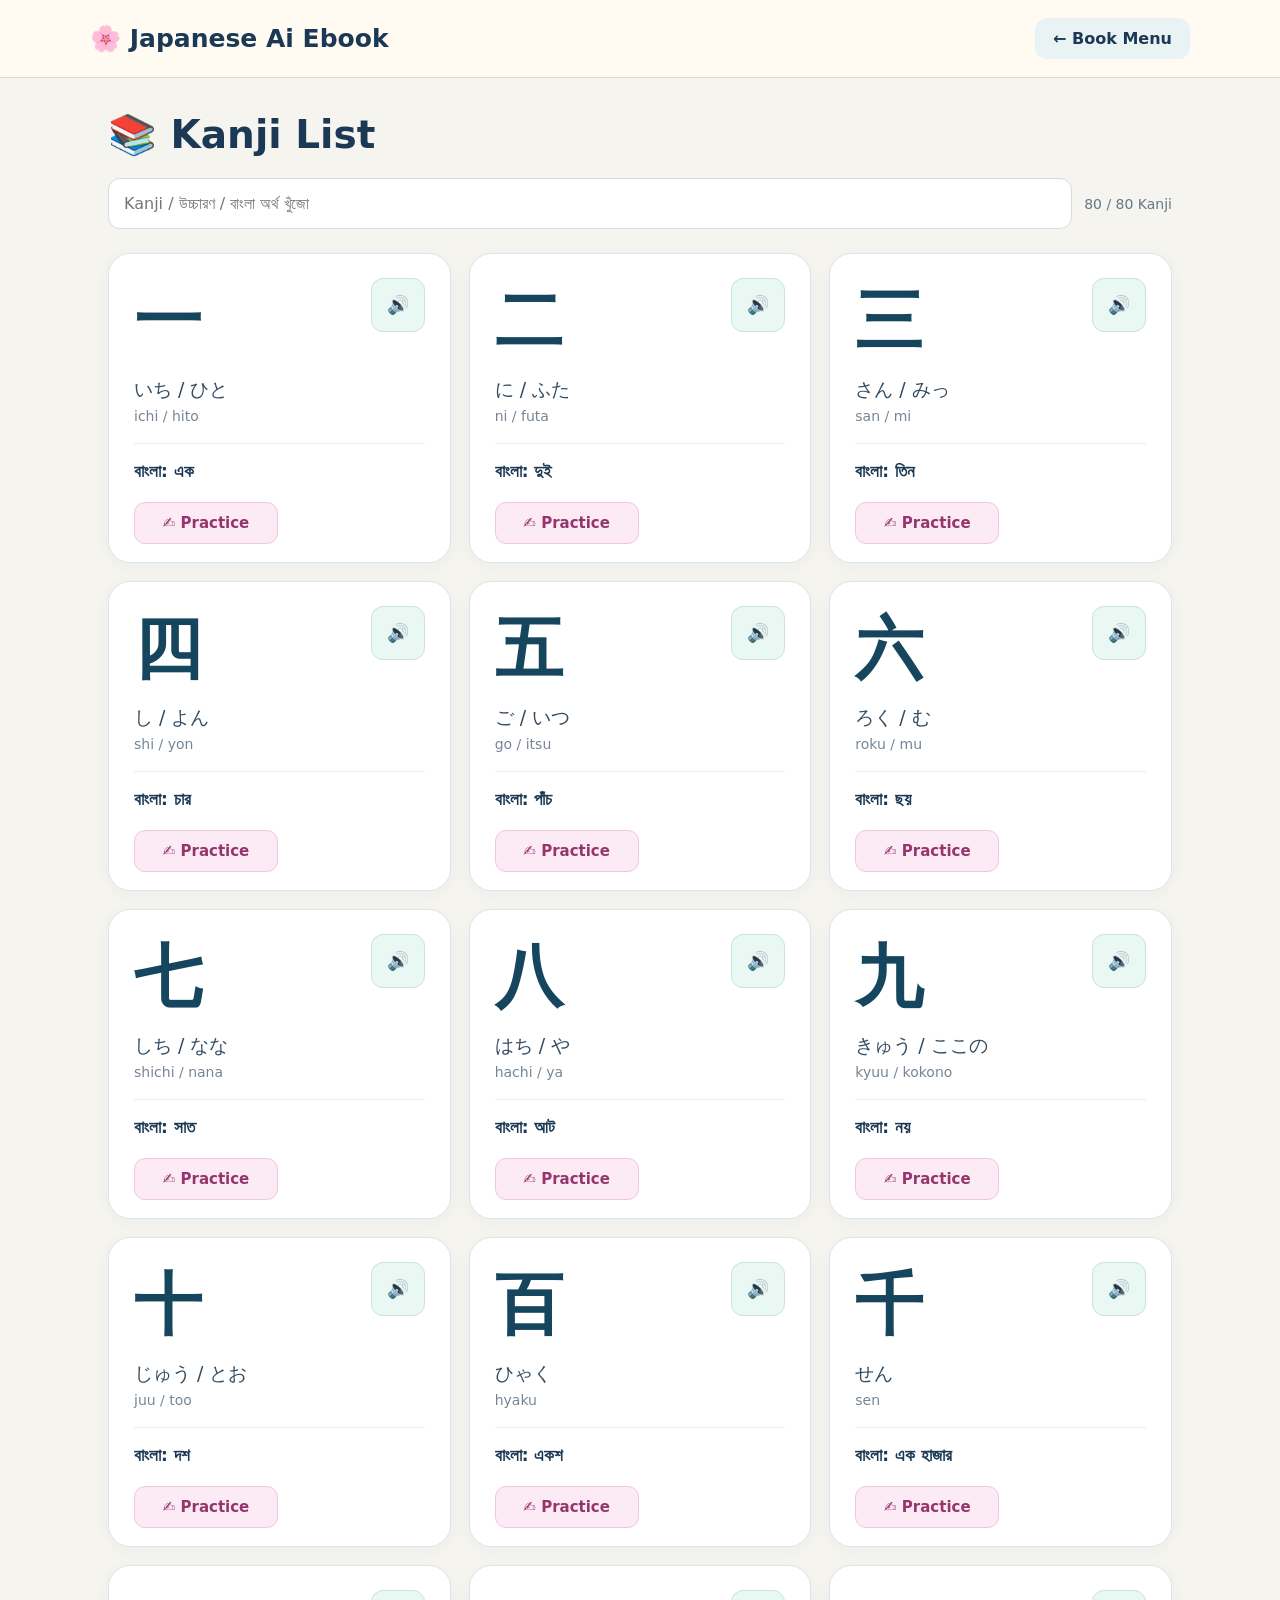
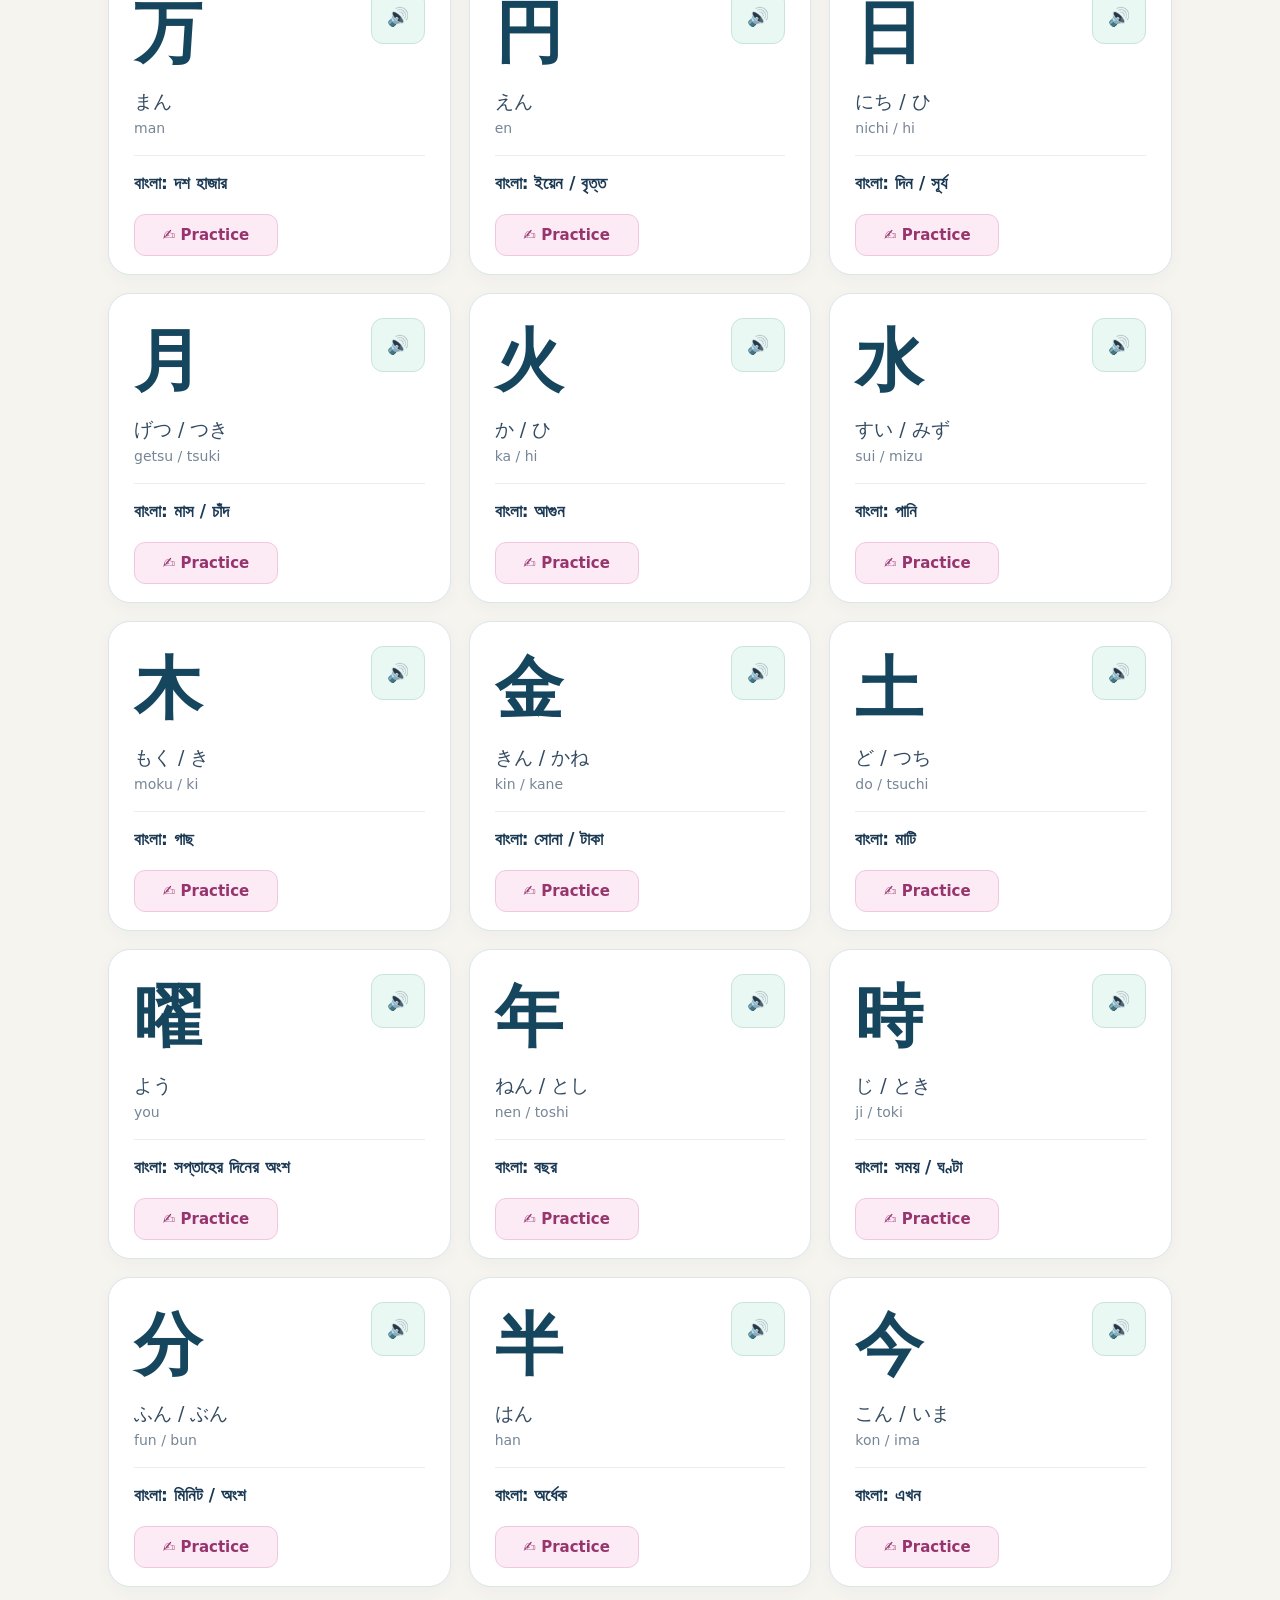
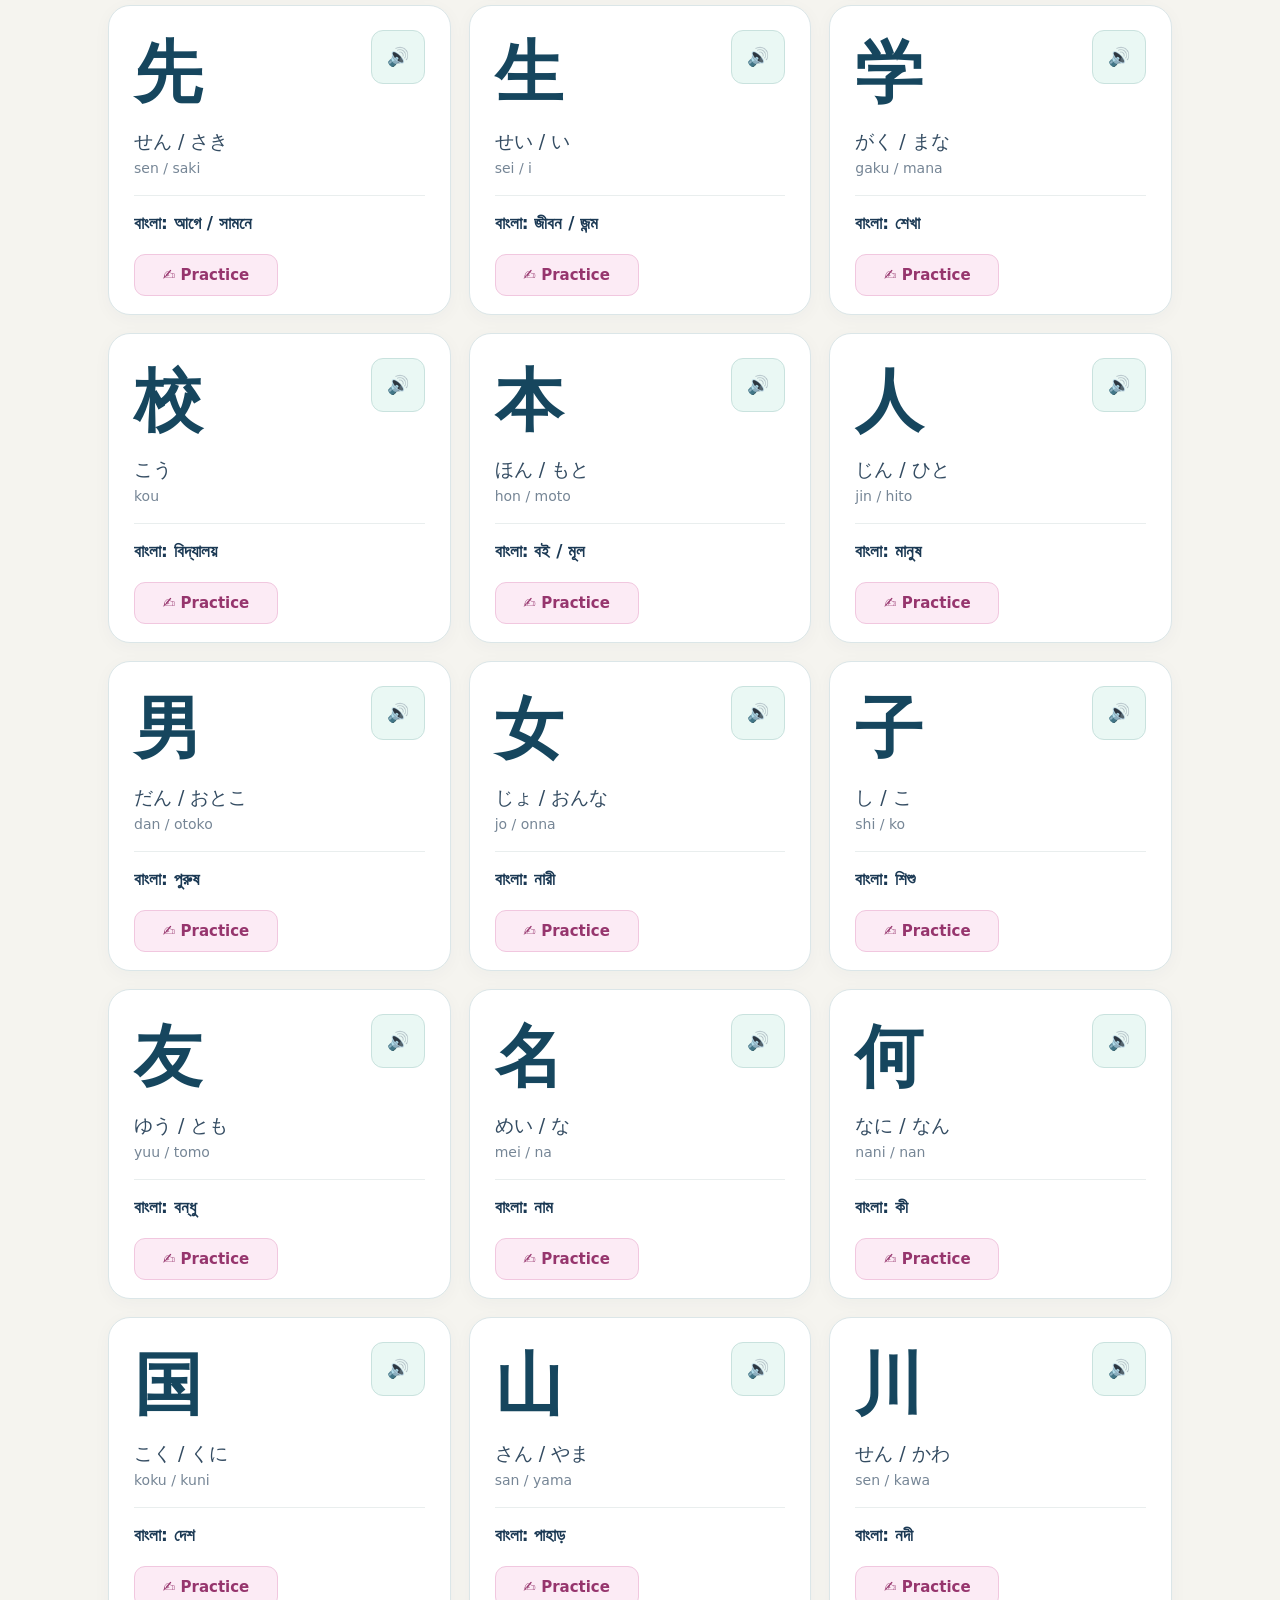
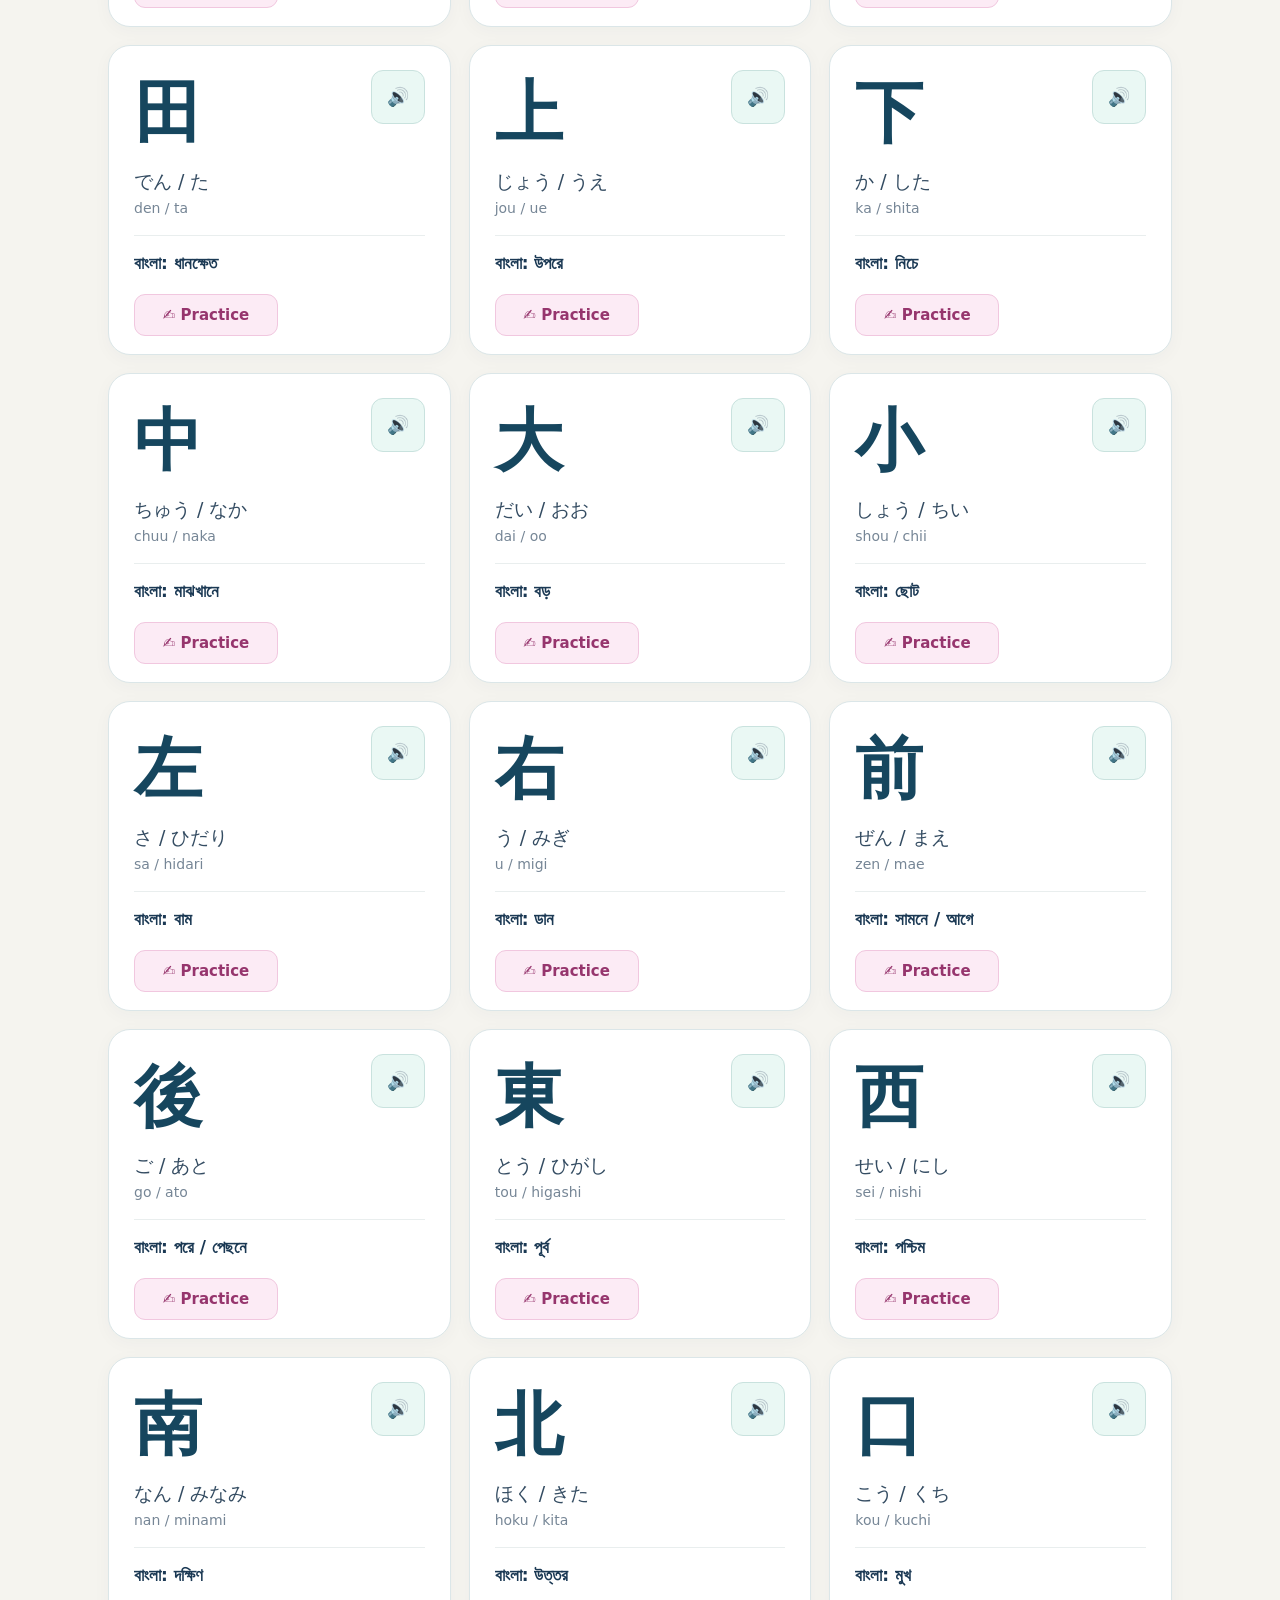
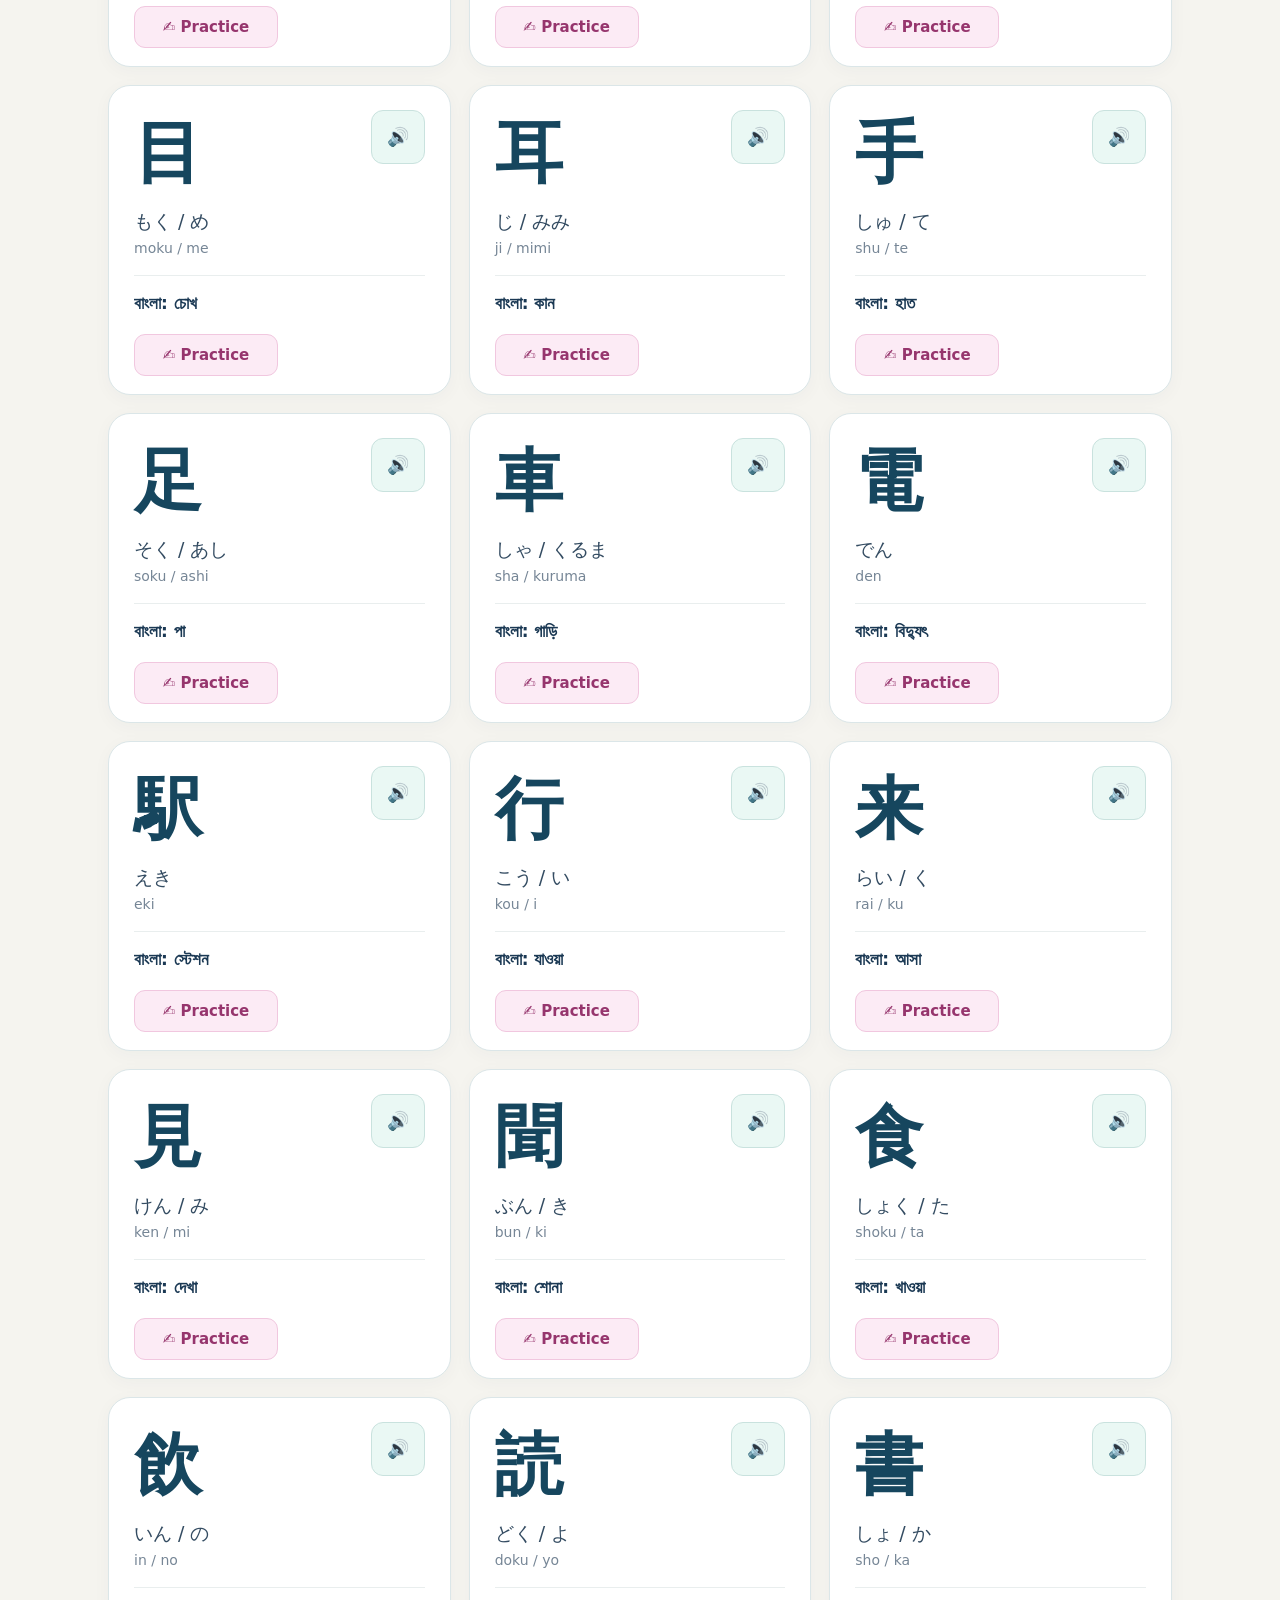
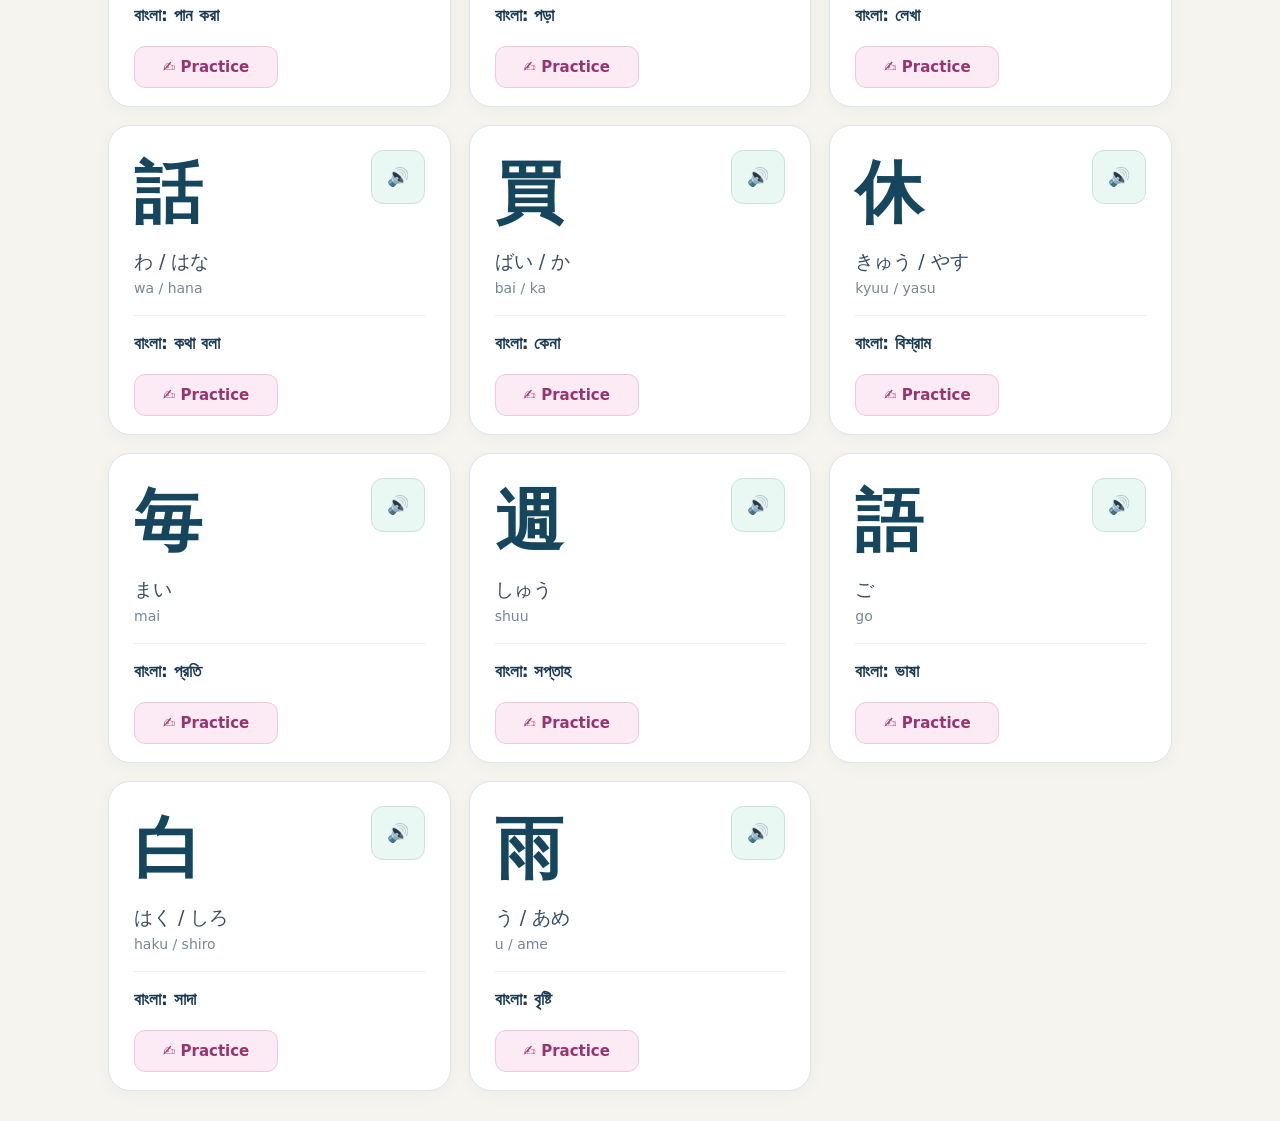
==== kanji-list.html @ 67339a06 "Japanese AI Ebook Final Update" ====
<!doctype html><html lang="bn"><head><meta charset="utf-8"><meta name="viewport" content="width=device-width,initial-scale=1"><title>Kanji List | Japanese Ai Ebook</title>
<style>
*{box-sizing:border-box}body{margin:0;background:#f5f4ef;color:#1b3954;font-family:system-ui,"Noto Sans Bengali","Noto Sans JP",sans-serif}
header{background:#fffaf2;border-bottom:1px solid #e5d7c2;padding:18px max(18px,calc((100vw - 1100px)/2));display:flex;justify-content:space-between;align-items:center;gap:12px;flex-wrap:wrap}
header strong{font-size:clamp(18px,3vw,25px)}a{color:inherit;text-decoration:none}.back{background:#eaf3f3;padding:11px 18px;border-radius:12px;font-weight:700}
main{max-width:1100px;margin:30px auto;padding:0 18px}h1{font-size:clamp(27px,4vw,39px);margin:0 0 8px}.sub{color:#627588;line-height:1.7}
.tools{display:flex;align-items:center;gap:12px;margin:25px 0;flex-wrap:wrap}.tools input{flex:1;min-width:180px;padding:15px;border:1px solid #d1dedc;border-radius:12px;font:inherit;background:#fff}.count{font-size:14px;color:#657789}
.grid{display:grid;grid-template-columns:repeat(3,minmax(0,1fr));gap:13px}.card{background:#fff;border:1px solid #dbe6e8;border-radius:18px;padding:20px;box-shadow:0 4px 18px #13334b09}.top{display:flex;justify-content:space-between;align-items:start;gap:8px}.kanji{font-size:60px;font-weight:700;line-height:1.2;color:#16465e}.play{border:1px solid #c9e2de;border-radius:12px;background:#eaf8f4;color:#1b615c;cursor:pointer;padding:10px;font-size:18px}.practice-link{display:inline-flex;align-items:center;justify-content:center;gap:6px;margin-top:13px;padding:10px 14px;border-radius:11px;background:#fcebf5;border:1px solid #f1c7df;color:#96356d;font-weight:750;font-size:15px;min-height:42px}.practice-link:hover,.practice-link:focus-visible{background:#f7d8e9;outline:2px solid #d68bb7;outline-offset:2px}.reading{font-size:18px;margin-top:13px;color:#344c62}.romaji{font-size:13px;color:#768696;margin-top:3px}.meaning{margin-top:15px;padding-top:12px;border-top:1px solid #e9eeee;font-size:17px;font-weight:700}.empty{padding:25px;text-align:center;color:#6c7b88}
@media(max-width:800px){.grid{grid-template-columns:repeat(2,minmax(0,1fr))}}@media(max-width:520px){.grid{grid-template-columns:1fr}.kanji{font-size:52px}}
.beginner-guide{display:flex;align-items:center;flex-wrap:wrap;gap:10px;padding:15px 17px;background:#eaf7f1;border:1px solid #c9e6d7;border-radius:15px;margin:20px 0;color:#245a4b;line-height:1.7}.beginner-guide a{background:white;border:1px solid #c9e6d7;padding:8px 12px;border-radius:10px;font-weight:700}
/* Neat, consistent Kanji cards with aligned practice actions */
main{margin-top:34px}h1{margin-bottom:20px}.tools{margin:14px 0 24px}
.grid{gap:18px;align-items:stretch}.card{display:flex;flex-direction:column;min-height:310px;padding:24px 25px 22px;border-radius:22px;transition:box-shadow .2s,transform .2s}
.card:hover{box-shadow:0 12px 30px #173d5615;transform:translateY(-2px)}
.top{min-height:92px;align-items:flex-start}.kanji{font-size:68px;line-height:1.25}.play{width:54px;height:54px;display:grid;place-items:center;flex:none}
.reading{margin-top:5px;font-size:19px;line-height:1.5}.romaji{font-size:14px;line-height:1.5;margin-top:2px}
.meaning{margin-top:16px;padding-top:15px;line-height:1.5}
.practice-link{align-self:flex-start;margin-top:auto;transform:translateY(4px);min-width:144px;padding:11px 18px}
@media(max-width:520px){.card{min-height:285px}.kanji{font-size:60px}}
</style></head><body><header><strong>🌸 Japanese Ai Ebook</strong><a class="back" href="index.html?open=book-menu">← Book Menu</a></header><main><h1>📚 Kanji List</h1><div class="tools"><input id="search" type="search" placeholder="Kanji / উচ্চারণ / বাংলা অর্থ খুঁজো" aria-label="Search Kanji"><span id="count" class="count"></span></div><div id="grid" class="grid"></div></main>
<script>
const words=[["一", "いち / ひと", "ichi / hito", "এক"], ["二", "に / ふた", "ni / futa", "দুই"], ["三", "さん / みっ", "san / mi", "তিন"], ["四", "し / よん", "shi / yon", "চার"], ["五", "ご / いつ", "go / itsu", "পাঁচ"], ["六", "ろく / む", "roku / mu", "ছয়"], ["七", "しち / なな", "shichi / nana", "সাত"], ["八", "はち / や", "hachi / ya", "আট"], ["九", "きゅう / ここの", "kyuu / kokono", "নয়"], ["十", "じゅう / とお", "juu / too", "দশ"], ["百", "ひゃく", "hyaku", "একশ"], ["千", "せん", "sen", "এক হাজার"], ["万", "まん", "man", "দশ হাজার"], ["円", "えん", "en", "ইয়েন / বৃত্ত"], ["日", "にち / ひ", "nichi / hi", "দিন / সূর্য"], ["月", "げつ / つき", "getsu / tsuki", "মাস / চাঁদ"], ["火", "か / ひ", "ka / hi", "আগুন"], ["水", "すい / みず", "sui / mizu", "পানি"], ["木", "もく / き", "moku / ki", "গাছ"], ["金", "きん / かね", "kin / kane", "সোনা / টাকা"], ["土", "ど / つち", "do / tsuchi", "মাটি"], ["曜", "よう", "you", "সপ্তাহের দিনের অংশ"], ["年", "ねん / とし", "nen / toshi", "বছর"], ["時", "じ / とき", "ji / toki", "সময় / ঘণ্টা"], ["分", "ふん / ぶん", "fun / bun", "মিনিট / অংশ"], ["半", "はん", "han", "অর্ধেক"], ["今", "こん / いま", "kon / ima", "এখন"], ["先", "せん / さき", "sen / saki", "আগে / সামনে"], ["生", "せい / い", "sei / i", "জীবন / জন্ম"], ["学", "がく / まな", "gaku / mana", "শেখা"], ["校", "こう", "kou", "বিদ্যালয়"], ["本", "ほん / もと", "hon / moto", "বই / মূল"], ["人", "じん / ひと", "jin / hito", "মানুষ"], ["男", "だん / おとこ", "dan / otoko", "পুরুষ"], ["女", "じょ / おんな", "jo / onna", "নারী"], ["子", "し / こ", "shi / ko", "শিশু"], ["友", "ゆう / とも", "yuu / tomo", "বন্ধু"], ["名", "めい / な", "mei / na", "নাম"], ["何", "なに / なん", "nani / nan", "কী"], ["国", "こく / くに", "koku / kuni", "দেশ"], ["山", "さん / やま", "san / yama", "পাহাড়"], ["川", "せん / かわ", "sen / kawa", "নদী"], ["田", "でん / た", "den / ta", "ধানক্ষেত"], ["上", "じょう / うえ", "jou / ue", "উপরে"], ["下", "か / した", "ka / shita", "নিচে"], ["中", "ちゅう / なか", "chuu / naka", "মাঝখানে"], ["大", "だい / おお", "dai / oo", "বড়"], ["小", "しょう / ちい", "shou / chii", "ছোট"], ["左", "さ / ひだり", "sa / hidari", "বাম"], ["右", "う / みぎ", "u / migi", "ডান"], ["前", "ぜん / まえ", "zen / mae", "সামনে / আগে"], ["後", "ご / あと", "go / ato", "পরে / পেছনে"], ["東", "とう / ひがし", "tou / higashi", "পূর্ব"], ["西", "せい / にし", "sei / nishi", "পশ্চিম"], ["南", "なん / みなみ", "nan / minami", "দক্ষিণ"], ["北", "ほく / きた", "hoku / kita", "উত্তর"], ["口", "こう / くち", "kou / kuchi", "মুখ"], ["目", "もく / め", "moku / me", "চোখ"], ["耳", "じ / みみ", "ji / mimi", "কান"], ["手", "しゅ / て", "shu / te", "হাত"], ["足", "そく / あし", "soku / ashi", "পা"], ["車", "しゃ / くるま", "sha / kuruma", "গাড়ি"], ["電", "でん", "den", "বিদ্যুৎ"], ["駅", "えき", "eki", "স্টেশন"], ["行", "こう / い", "kou / i", "যাওয়া"], ["来", "らい / く", "rai / ku", "আসা"], ["見", "けん / み", "ken / mi", "দেখা"], ["聞", "ぶん / き", "bun / ki", "শোনা"], ["食", "しょく / た", "shoku / ta", "খাওয়া"], ["飲", "いん / の", "in / no", "পান করা"], ["読", "どく / よ", "doku / yo", "পড়া"], ["書", "しょ / か", "sho / ka", "লেখা"], ["話", "わ / はな", "wa / hana", "কথা বলা"], ["買", "ばい / か", "bai / ka", "কেনা"], ["休", "きゅう / やす", "kyuu / yasu", "বিশ্রাম"], ["毎", "まい", "mai", "প্রতি"], ["週", "しゅう", "shuu", "সপ্তাহ"], ["語", "ご", "go", "ভাষা"], ["白", "はく / しろ", "haku / shiro", "সাদা"], ["雨", "う / あめ", "u / ame", "বৃষ্টি"]];
const grid=document.getElementById('grid'),search=document.getElementById('search'),count=document.getElementById('count');
function render(){const q=search.value.trim().toLowerCase();grid.replaceChildren();let found=0;words.forEach((w,i)=>{if(!w.join(' ').toLowerCase().includes(q))return;found++;const card=document.createElement('article');card.className='card';const top=document.createElement('div');top.className='top';const kanji=document.createElement('span');kanji.className='kanji';kanji.textContent=w[0];const btn=document.createElement('button');btn.className='play';btn.type='button';btn.textContent='🔊';btn.title='উচ্চারণ শোনো';btn.setAttribute('aria-label',w[0]+' উচ্চারণ শোনো');btn.onclick=()=>{if(!('speechSynthesis' in window)){alert('এই Browser-এ Audio সমর্থিত নয়');return}speechSynthesis.cancel();const u=new SpeechSynthesisUtterance(w[1].split(' / ')[0]);u.lang='ja-JP';u.rate=.85;speechSynthesis.speak(u)};top.append(kanji,btn);const rd=document.createElement('div');rd.className='reading';rd.textContent=w[1];const rm=document.createElement('div');rm.className='romaji';rm.textContent=w[2];const mn=document.createElement('div');mn.className='meaning';mn.textContent='বাংলা: '+w[3];const practice=document.createElement('a');practice.className='practice-link';practice.href='practice.html?kanji='+encodeURIComponent(w[0])+'#kanji';practice.textContent='✍️ Practice';practice.setAttribute('aria-label',w[0]+' লিখে অনুশীলন করো');card.append(top,rd,rm,mn,practice);grid.append(card)});count.textContent=found+' / '+words.length+' Kanji';if(!found){const e=document.createElement('p');e.className='empty';e.textContent='কোনো Kanji পাওয়া যায়নি';grid.append(e)}}search.addEventListener('input',render);render();
</script></body></html>
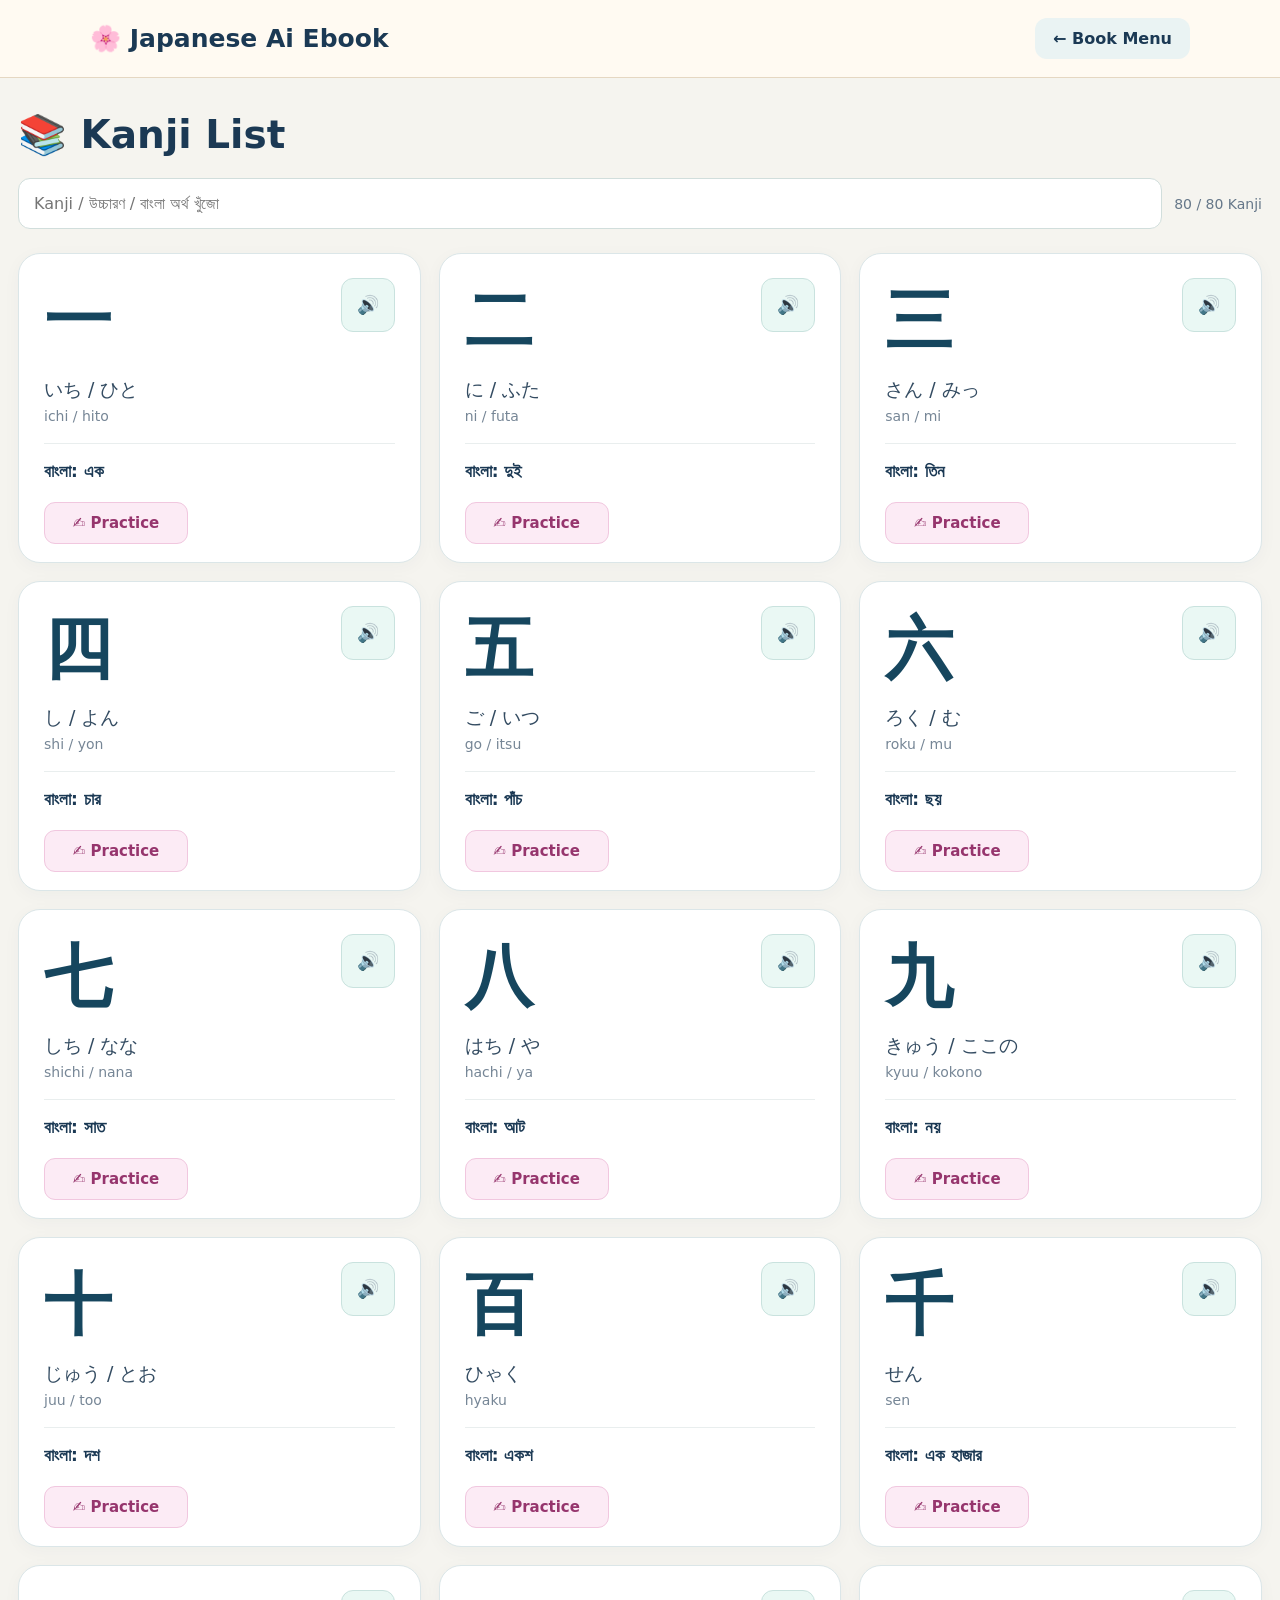
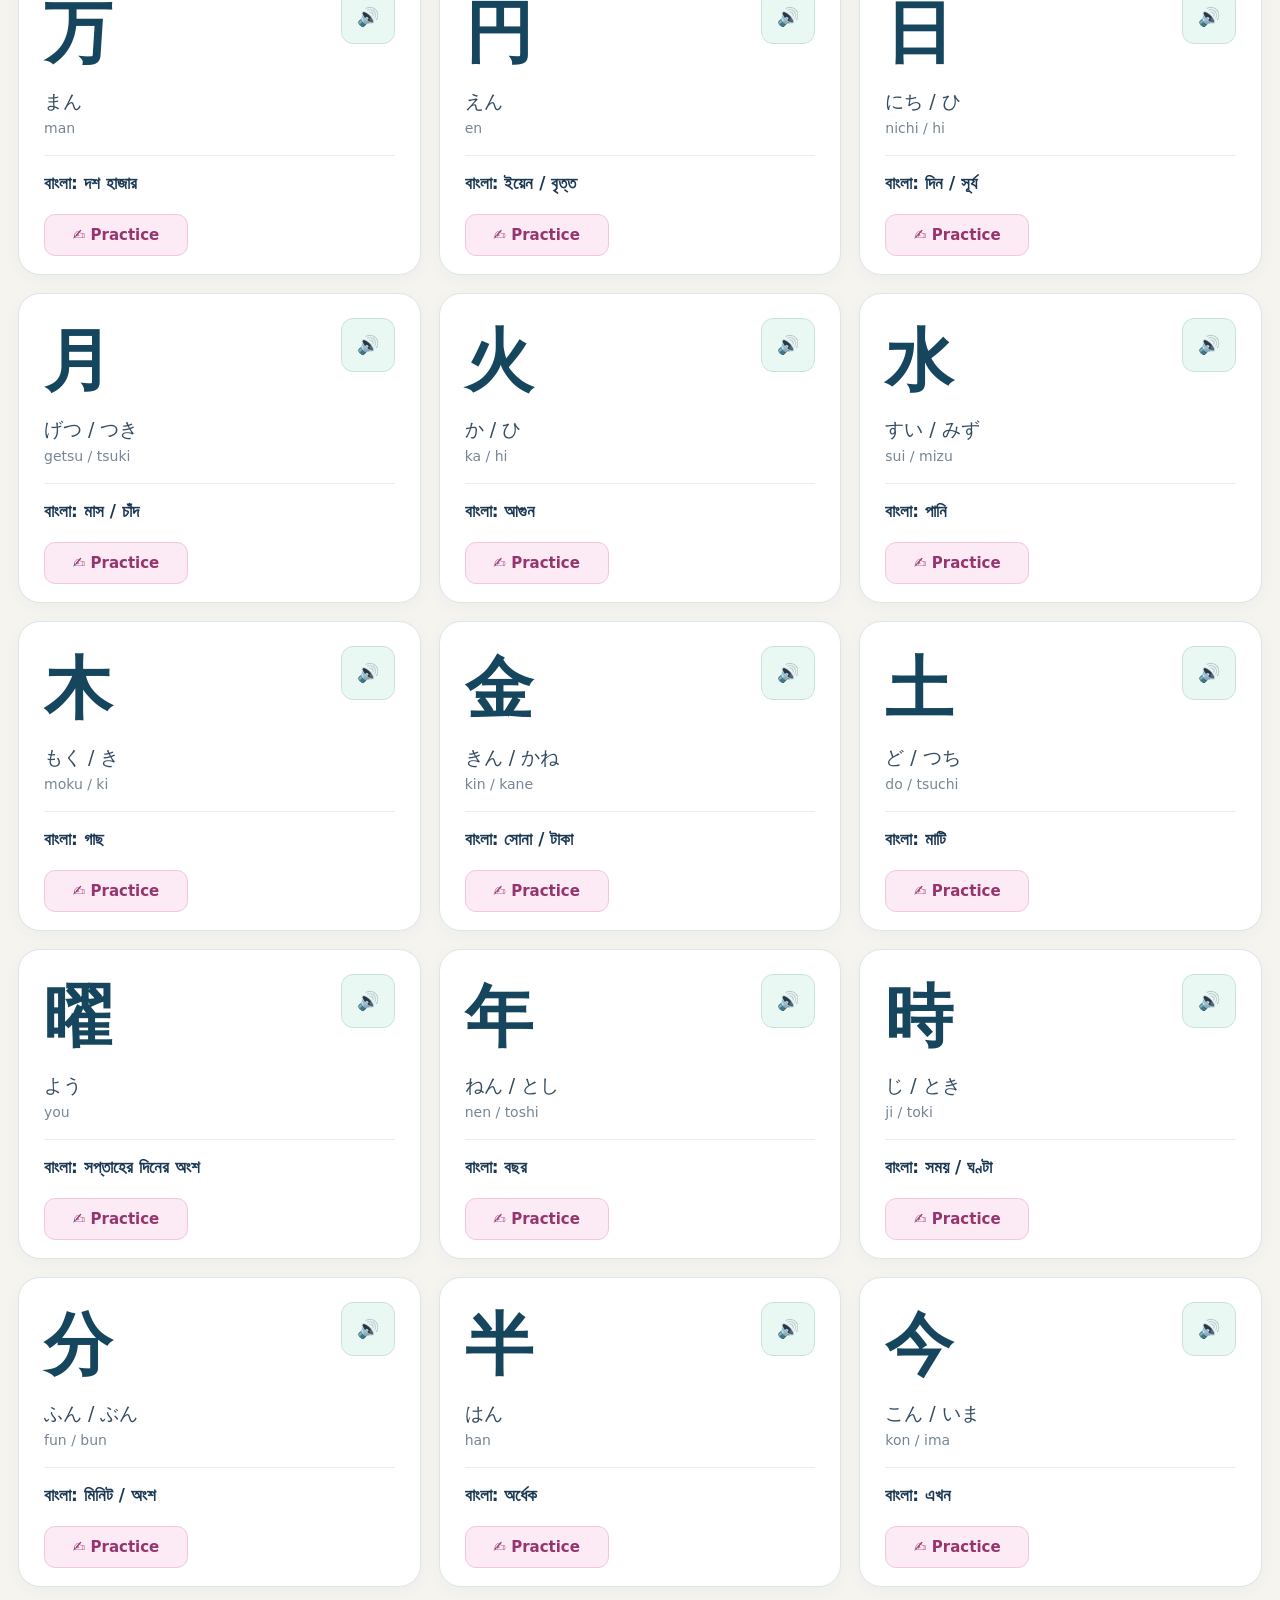
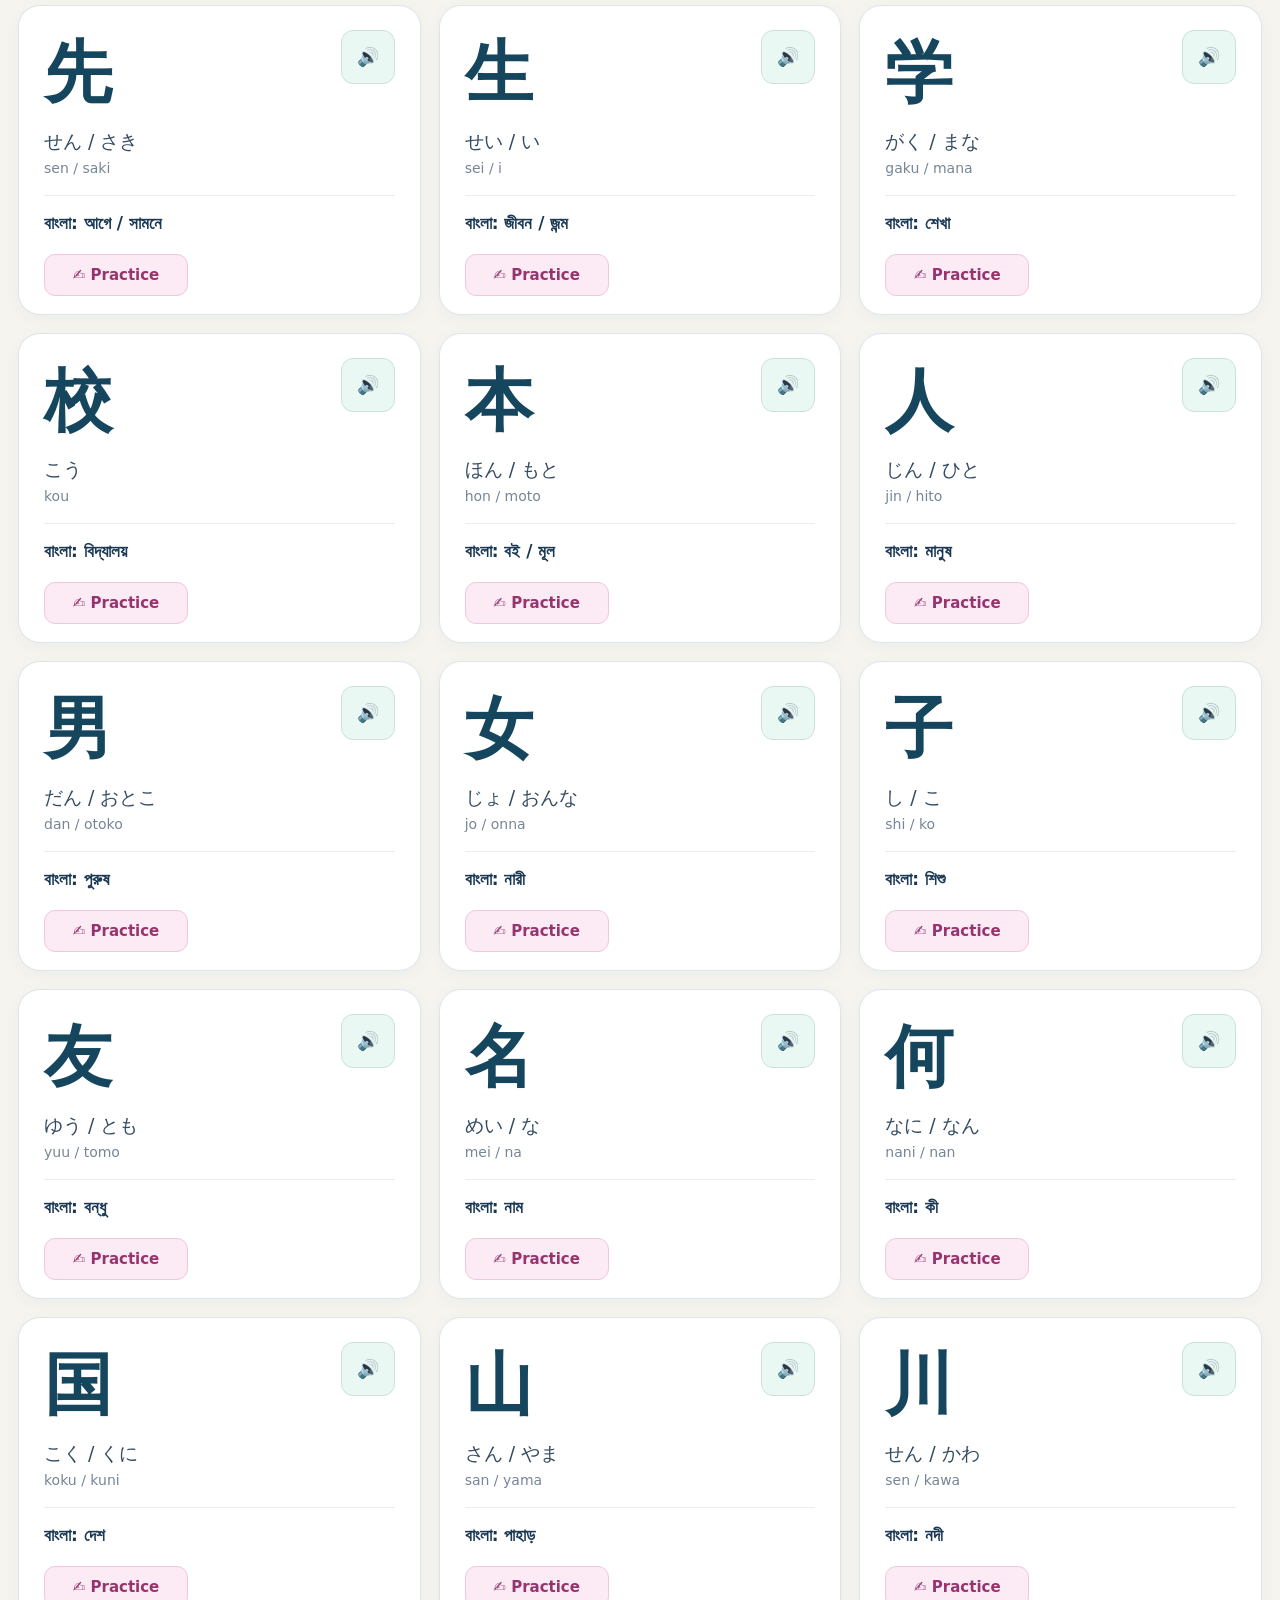
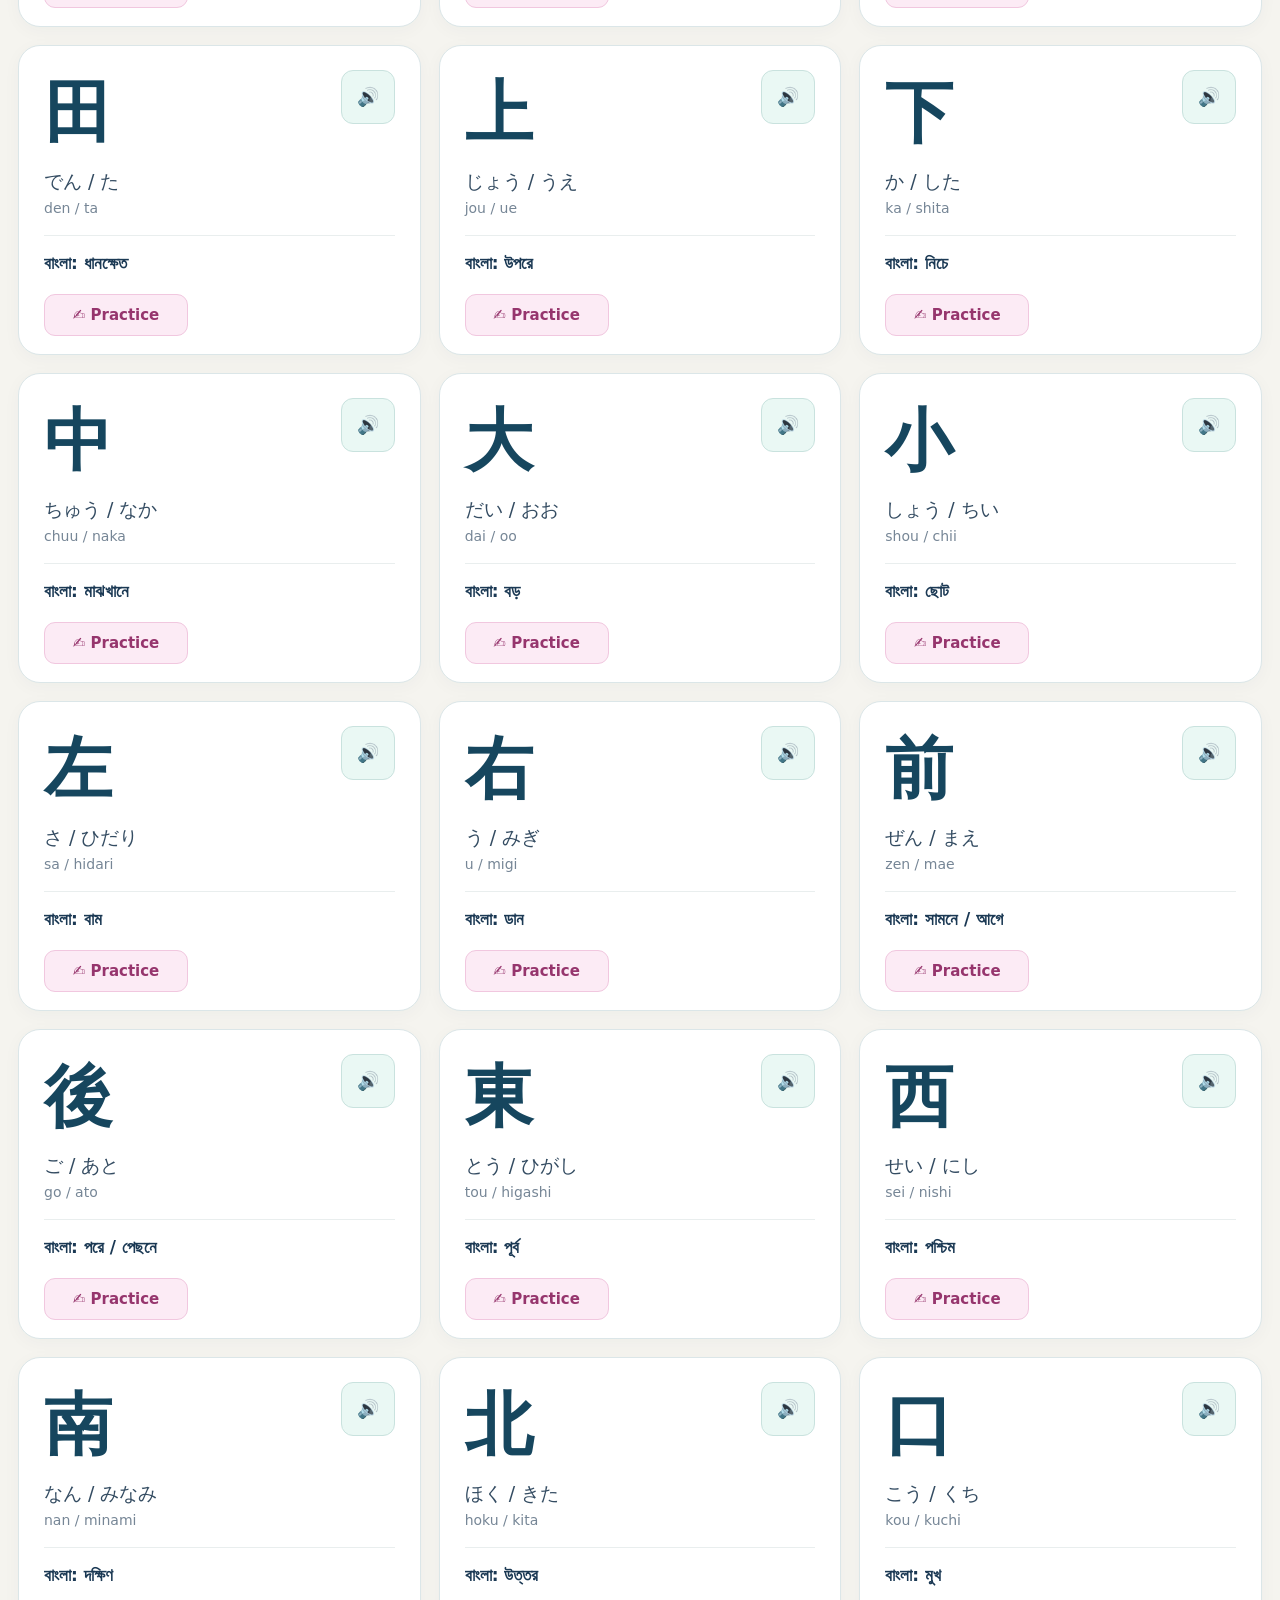
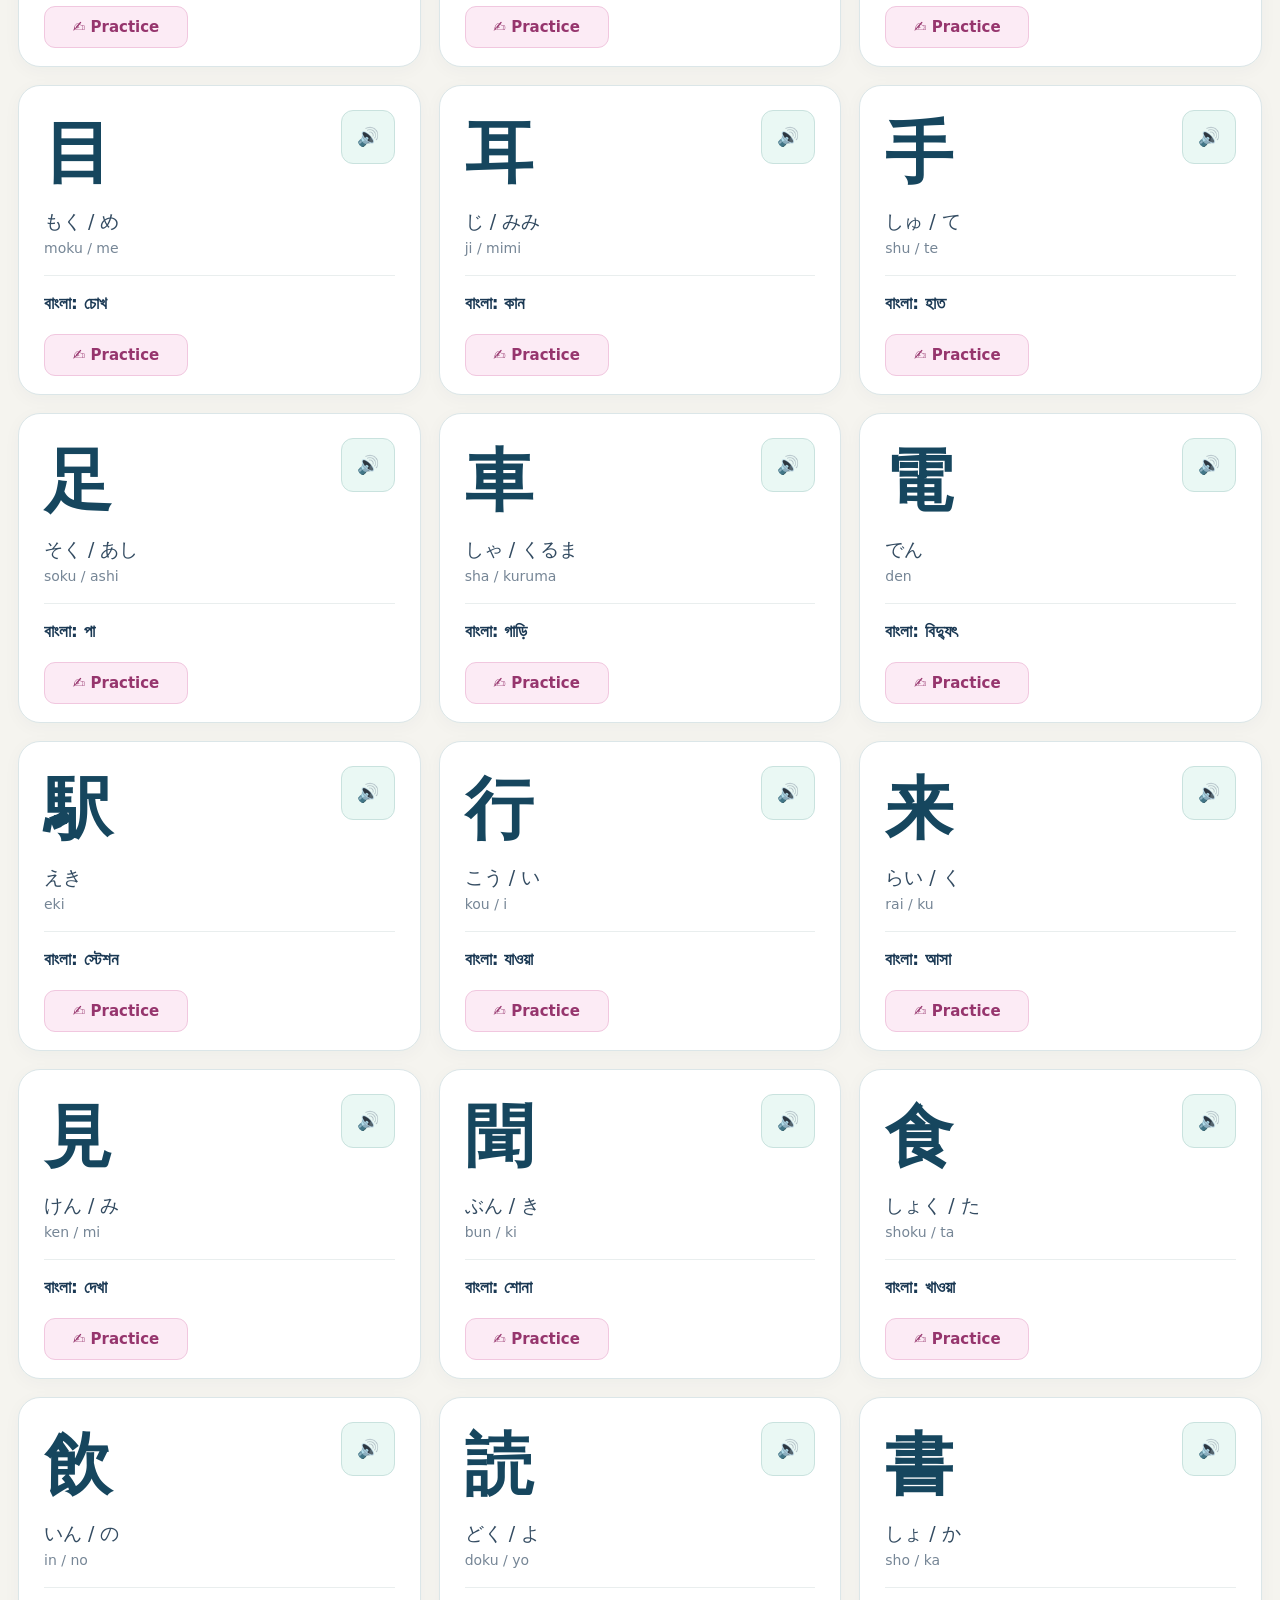
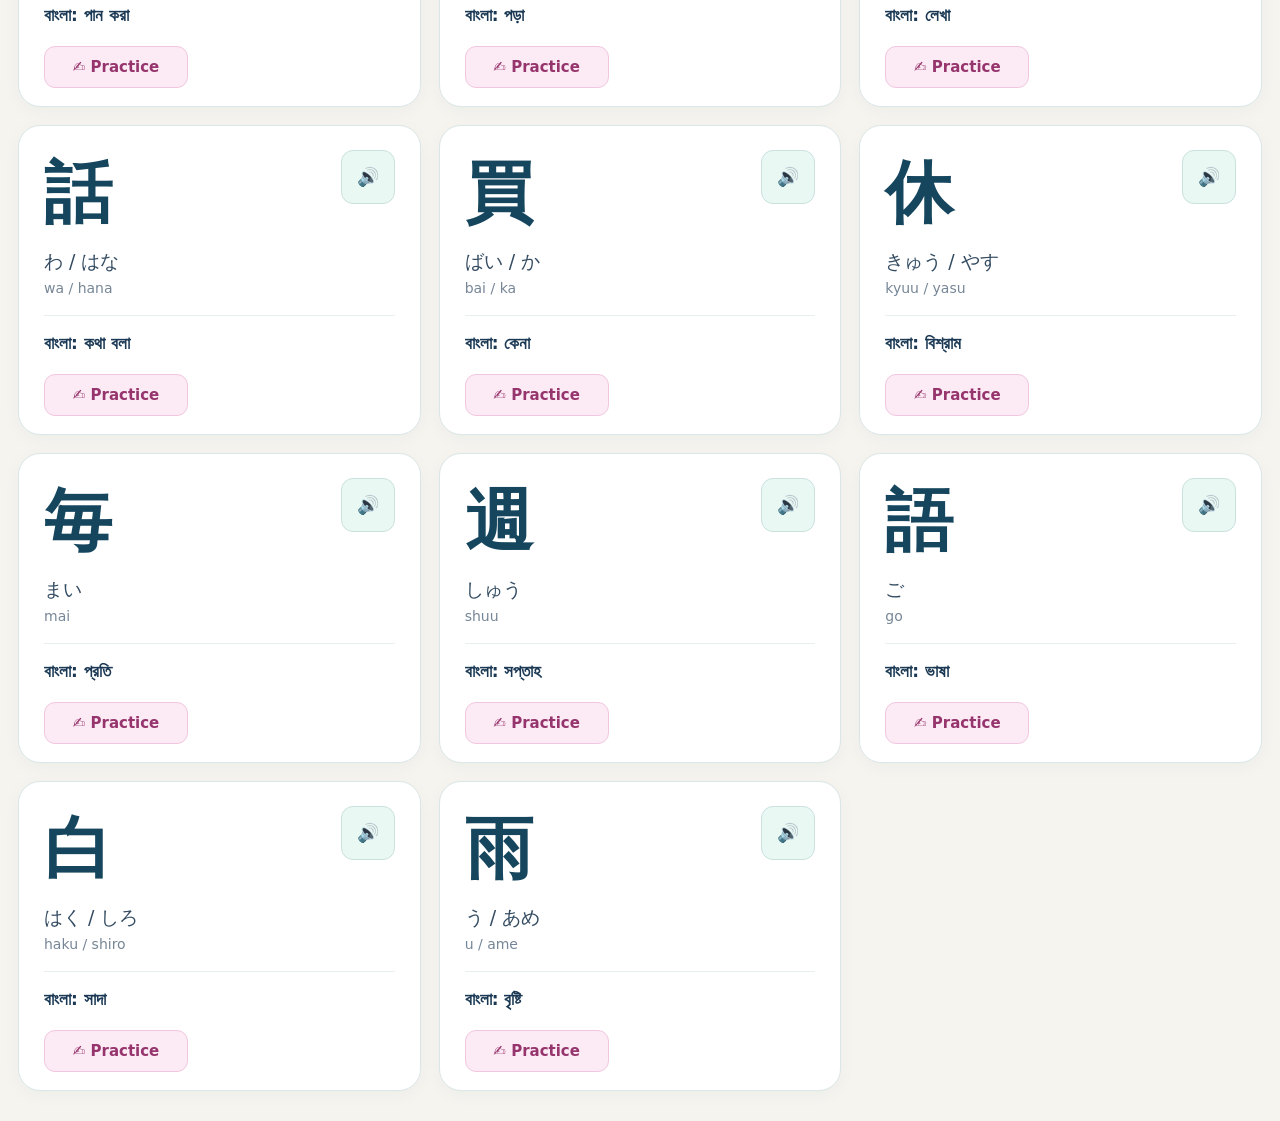
==== commit 7f5dcdf5: "Update All Pages Full Screen Design" ====
--- a/kanji-list.html
+++ b/kanji-list.html
@@ -17,7 +17,7 @@
 .meaning{margin-top:16px;padding-top:15px;line-height:1.5}
 .practice-link{align-self:flex-start;margin-top:auto;transform:translateY(4px);min-width:144px;padding:11px 18px}
 @media(max-width:520px){.card{min-height:285px}.kanji{font-size:60px}}
-</style></head><body><header><strong>🌸 Japanese Ai Ebook</strong><a class="back" href="index.html?open=book-menu">← Book Menu</a></header><main><h1>📚 Kanji List</h1><div class="tools"><input id="search" type="search" placeholder="Kanji / উচ্চারণ / বাংলা অর্থ খুঁজো" aria-label="Search Kanji"><span id="count" class="count"></span></div><div id="grid" class="grid"></div></main>
+</style><style id="kanji-list-full-screen-2026">html,body{margin:0;min-height:100%;width:100%;overflow-x:hidden}body{min-height:100dvh;background-size:cover;background-position:center}main{box-sizing:border-box;width:100%;max-width:none;min-height:100dvh;margin-left:auto;margin-right:auto}</style></head><body><header><strong>🌸 Japanese Ai Ebook</strong><a class="back" href="index.html?open=book-menu">← Book Menu</a></header><main><h1>📚 Kanji List</h1><div class="tools"><input id="search" type="search" placeholder="Kanji / উচ্চারণ / বাংলা অর্থ খুঁজো" aria-label="Search Kanji"><span id="count" class="count"></span></div><div id="grid" class="grid"></div></main>
 <script>
 const words=[["一", "いち / ひと", "ichi / hito", "এক"], ["二", "に / ふた", "ni / futa", "দুই"], ["三", "さん / みっ", "san / mi", "তিন"], ["四", "し / よん", "shi / yon", "চার"], ["五", "ご / いつ", "go / itsu", "পাঁচ"], ["六", "ろく / む", "roku / mu", "ছয়"], ["七", "しち / なな", "shichi / nana", "সাত"], ["八", "はち / や", "hachi / ya", "আট"], ["九", "きゅう / ここの", "kyuu / kokono", "নয়"], ["十", "じゅう / とお", "juu / too", "দশ"], ["百", "ひゃく", "hyaku", "একশ"], ["千", "せん", "sen", "এক হাজার"], ["万", "まん", "man", "দশ হাজার"], ["円", "えん", "en", "ইয়েন / বৃত্ত"], ["日", "にち / ひ", "nichi / hi", "দিন / সূর্য"], ["月", "げつ / つき", "getsu / tsuki", "মাস / চাঁদ"], ["火", "か / ひ", "ka / hi", "আগুন"], ["水", "すい / みず", "sui / mizu", "পানি"], ["木", "もく / き", "moku / ki", "গাছ"], ["金", "きん / かね", "kin / kane", "সোনা / টাকা"], ["土", "ど / つち", "do / tsuchi", "মাটি"], ["曜", "よう", "you", "সপ্তাহের দিনের অংশ"], ["年", "ねん / とし", "nen / toshi", "বছর"], ["時", "じ / とき", "ji / toki", "সময় / ঘণ্টা"], ["分", "ふん / ぶん", "fun / bun", "মিনিট / অংশ"], ["半", "はん", "han", "অর্ধেক"], ["今", "こん / いま", "kon / ima", "এখন"], ["先", "せん / さき", "sen / saki", "আগে / সামনে"], ["生", "せい / い", "sei / i", "জীবন / জন্ম"], ["学", "がく / まな", "gaku / mana", "শেখা"], ["校", "こう", "kou", "বিদ্যালয়"], ["本", "ほん / もと", "hon / moto", "বই / মূল"], ["人", "じん / ひと", "jin / hito", "মানুষ"], ["男", "だん / おとこ", "dan / otoko", "পুরুষ"], ["女", "じょ / おんな", "jo / onna", "নারী"], ["子", "し / こ", "shi / ko", "শিশু"], ["友", "ゆう / とも", "yuu / tomo", "বন্ধু"], ["名", "めい / な", "mei / na", "নাম"], ["何", "なに / なん", "nani / nan", "কী"], ["国", "こく / くに", "koku / kuni", "দেশ"], ["山", "さん / やま", "san / yama", "পাহাড়"], ["川", "せん / かわ", "sen / kawa", "নদী"], ["田", "でん / た", "den / ta", "ধানক্ষেত"], ["上", "じょう / うえ", "jou / ue", "উপরে"], ["下", "か / した", "ka / shita", "নিচে"], ["中", "ちゅう / なか", "chuu / naka", "মাঝখানে"], ["大", "だい / おお", "dai / oo", "বড়"], ["小", "しょう / ちい", "shou / chii", "ছোট"], ["左", "さ / ひだり", "sa / hidari", "বাম"], ["右", "う / みぎ", "u / migi", "ডান"], ["前", "ぜん / まえ", "zen / mae", "সামনে / আগে"], ["後", "ご / あと", "go / ato", "পরে / পেছনে"], ["東", "とう / ひがし", "tou / higashi", "পূর্ব"], ["西", "せい / にし", "sei / nishi", "পশ্চিম"], ["南", "なん / みなみ", "nan / minami", "দক্ষিণ"], ["北", "ほく / きた", "hoku / kita", "উত্তর"], ["口", "こう / くち", "kou / kuchi", "মুখ"], ["目", "もく / め", "moku / me", "চোখ"], ["耳", "じ / みみ", "ji / mimi", "কান"], ["手", "しゅ / て", "shu / te", "হাত"], ["足", "そく / あし", "soku / ashi", "পা"], ["車", "しゃ / くるま", "sha / kuruma", "গাড়ি"], ["電", "でん", "den", "বিদ্যুৎ"], ["駅", "えき", "eki", "স্টেশন"], ["行", "こう / い", "kou / i", "যাওয়া"], ["来", "らい / く", "rai / ku", "আসা"], ["見", "けん / み", "ken / mi", "দেখা"], ["聞", "ぶん / き", "bun / ki", "শোনা"], ["食", "しょく / た", "shoku / ta", "খাওয়া"], ["飲", "いん / の", "in / no", "পান করা"], ["読", "どく / よ", "doku / yo", "পড়া"], ["書", "しょ / か", "sho / ka", "লেখা"], ["話", "わ / はな", "wa / hana", "কথা বলা"], ["買", "ばい / か", "bai / ka", "কেনা"], ["休", "きゅう / やす", "kyuu / yasu", "বিশ্রাম"], ["毎", "まい", "mai", "প্রতি"], ["週", "しゅう", "shuu", "সপ্তাহ"], ["語", "ご", "go", "ভাষা"], ["白", "はく / しろ", "haku / shiro", "সাদা"], ["雨", "う / あめ", "u / ame", "বৃষ্টি"]];
 const grid=document.getElementById('grid'),search=document.getElementById('search'),count=document.getElementById('count');
